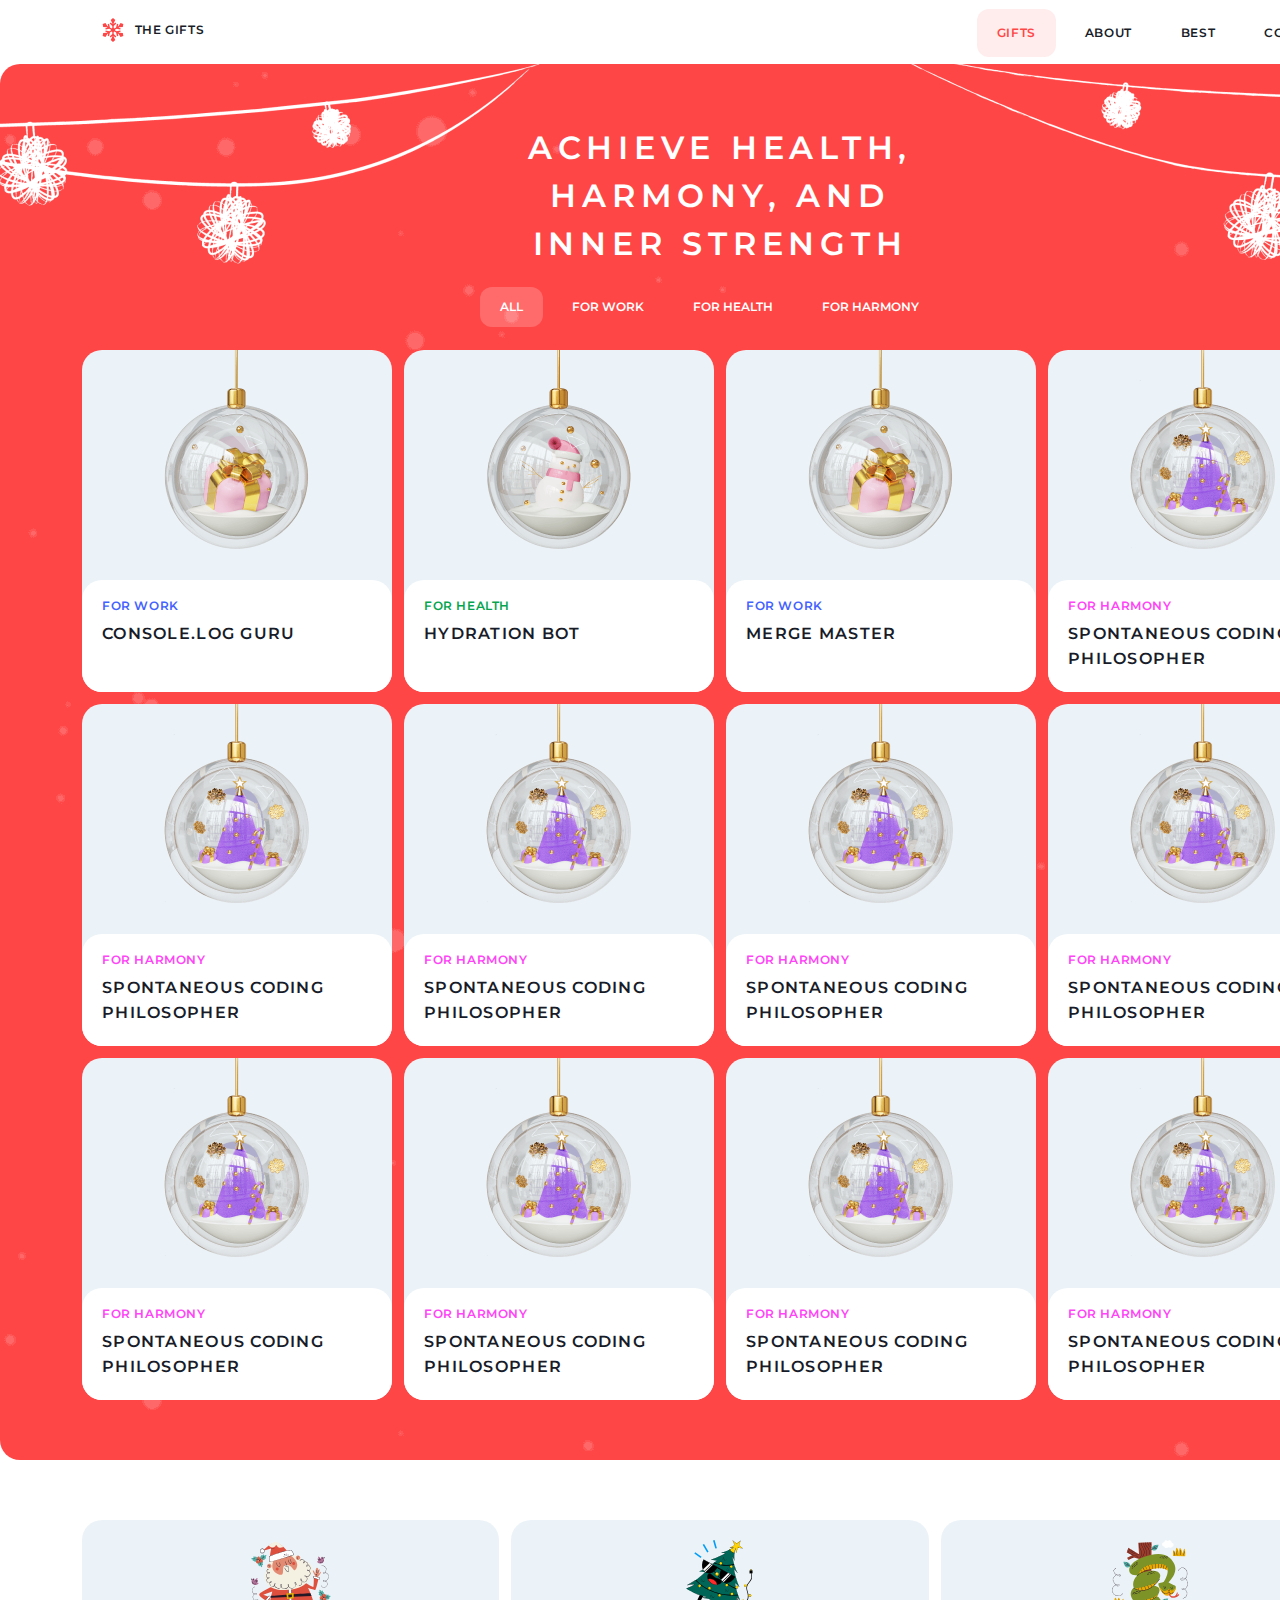
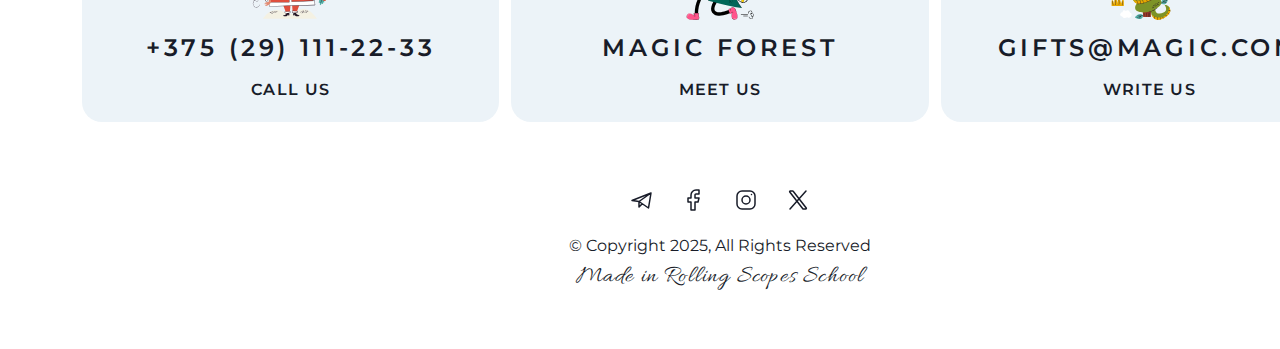
==== gifts.html @ e61b888b "fix: footer links" ====
<!DOCTYPE html>
<html lang="en">
<head>
    <title>Gifts - Christmas Shop</title>
    <meta name="Description" content="This is Christmas Shop.">
    <meta name="Keywords" content="christmas shop">
    <meta charset="utf-8">
    <meta http-equiv="X-UA-Compatible" content="IE=edge"> 
    <meta name="viewport" content="width=device-width, initial-scale=1">
    <link rel="preconnect" href="https://fonts.googleapis.com">
    <link rel="preconnect" href="https://fonts.gstatic.com" crossorigin>
    <link href="https://fonts.googleapis.com/css2?family=Allura&family=Montserrat:ital,wght@0,100..900;1,100..900&display=swap" rel="stylesheet">
    <link rel="stylesheet" href="normalize.css">
    <link rel="stylesheet" href="style.css">
    <link rel="icon" href="assets/favicon.png" type="image/x-icon">
</head>
<body>

    <!-- HEADER -->
    <header class="header">
        <div class="container">
            <div class="wrapper">
                <!-- Header logo & links -->
                <div class="header__top">
                    <div class="logo">
                        <div class="logo__title">
                            <a href="https://supronisium.github.io/christmas-shop/"><img src="assets/snowflake.svg" alt="Logo"> The gifts</a>
                        </div>
                    </div>
                    <div class="header__menu">
                        <nav>
                            <ul>
                                <li class="now"><a href="#">Gifts</a></li>
                                <li><a href="#">About</a></li>
                                <li><a href="#">Best</a></li>
                                <li><a href="#contacts">Contacts</a></li>
                            </ul>
                        </nav>
                    </div>
                </div>
                <!-- End header logo & links -->
            </div>
        </div>
    </header>
    <!-- END HEADER -->

<div class="container-bg">
    <div class="container-inner">
              
    <!-- BEST GIFTS section -->
        <section class="best-gifts">
            <div class="container">
                    <h1>Achieve health, harmony, and inner strength</h1>
                    <div class="gifts__menu">
                      <nav>
                          <ul>
                              <li class="now"><a href="#">All</a></li>
                              <li><a href="#">for work</a></li>
                              <li><a href="#">for health</a></li>
                              <li><a href="#">for harmony</a></li>
                          </ul>
                      </nav>
                  </div>

                    <div class="block__best-gifts">
                        <div class="item">
                            <a href="#">
                              <img src="assets/upload/gift-for-work.png" alt="gift for harmony">
                              <div>
                                <h4 class="tag-purple">For work</h4>
                                <h3>Console.log Guru</h3>
                              </div>
                            </a>
                        </div>
                        <div class="item">
                            <a href="#">
                              <img src="assets/upload/gift-for-health.png" alt="gift for harmony">
                              <div>
                                <h4 class="tag-green">For health</h4>
                                <h3>Hydration Bot</h3>
                              </div>
                            </a>
                        </div>
                        <div class="item">
                            <a href="#">
                              <img src="assets/upload/gift-for-work.png" alt="gift for harmony">
                            <div>
                              <h4 class="tag-purple">For work</h4>
                              <h3>Merge Master</h3>
                            </div>
                            </a>
                        </div>
                        <div class="item">
                            <a href="#">
                              <img src="assets/upload/gift-for-harmony.png" alt="gift for harmony">
                              <div>
                                <h4 class="tag-pink">For harmony</h4>
                                <h3>Spontaneous Coding Philosopher</h3>
                              </div>
                            </a>
                        </div>
                        <div class="item">
                            <a href="#">
                              <img src="assets/upload/gift-for-harmony.png" alt="gift for harmony">
                              <div>
                                <h4 class="tag-pink">For harmony</h4>
                                <h3>Spontaneous Coding Philosopher</h3>
                              </div>
                            </a>
                        </div>
                        <div class="item">
                            <a href="#">
                              <img src="assets/upload/gift-for-harmony.png" alt="gift for harmony">
                              <div>
                                <h4 class="tag-pink">For harmony</h4>
                                <h3>Spontaneous Coding Philosopher</h3>
                              </div>
                            </a>
                        </div>
                        <div class="item">
                            <a href="#">
                              <img src="assets/upload/gift-for-harmony.png" alt="gift for harmony">
                              <div>
                                <h4 class="tag-pink">For harmony</h4>
                                <h3>Spontaneous Coding Philosopher</h3>
                              </div>
                            </a>
                        </div>
                        <div class="item">
                            <a href="#">
                              <img src="assets/upload/gift-for-harmony.png" alt="gift for harmony">
                              <div>
                                <h4 class="tag-pink">For harmony</h4>
                                <h3>Spontaneous Coding Philosopher</h3>
                              </div>
                            </a>
                        </div>
                        <div class="item">
                            <a href="#">
                              <img src="assets/upload/gift-for-harmony.png" alt="gift for harmony">
                              <div>
                                <h4 class="tag-pink">For harmony</h4>
                                <h3>Spontaneous Coding Philosopher</h3>
                              </div>
                            </a>
                        </div>
                        <div class="item">
                            <a href="#">
                              <img src="assets/upload/gift-for-harmony.png" alt="gift for harmony">
                              <div>
                                <h4 class="tag-pink">For harmony</h4>
                                <h3>Spontaneous Coding Philosopher</h3>
                              </div>
                            </a>
                        </div>
                        <div class="item">
                            <a href="#">
                              <img src="assets/upload/gift-for-harmony.png" alt="gift for harmony">
                              <div>
                                <h4 class="tag-pink">For harmony</h4>
                                <h3>Spontaneous Coding Philosopher</h3>
                              </div>
                            </a>
                        </div>
                        <div class="item">
                            <a href="#">
                              <img src="assets/upload/gift-for-harmony.png" alt="gift for harmony">
                              <div>
                                <h4 class="tag-pink">For harmony</h4>
                                <h3>Spontaneous Coding Philosopher</h3>
                              </div>
                            </a>
                        </div>
                    </div>
             </div>
        </section>
        <!-- END BEST GIFTS section -->

    </div>
</div>

    <!-- FOOTER -->
    <footer class="footer" id="contacts">
      <div class="container">
          <div class="wrapper">
                <!-- footer contacts -->
                <div class="footer__block">
                  <div>
                      <a href="tel:+375291112233" target="_blank">
                      <img src="assets/santa-claus.svg" alt="santa claus">
                      <p>+375 (29) 111-22-33</p>
                      <h3>Call Us</h3>
                      </a>
                  </div>
                  <div>
                      <a href="https://maps.app.goo.gl/G6oRKFbM2kQoAfkg6" target="_blank">
                      <img src="assets/christmas-tree.svg" alt="santa claus">
                      <p>Magic forest</p>
                      <h3>meet us</h3>
                      </a>
                  </div>
                  <div>
                      <a href="mailto:gifts@magic.com" target="_blank"><img src="assets/snake.svg" alt="santa claus">
                      <p>gifts@magic.com</p>
                      <h3>write us</h3>
                      </a>
                  </div>
              </div>
              <!-- end footer contacts -->

              <div class="social">
                  <div><img src="assets/icon-footer-telegram.svg" alt="telegram"></div>
                  <div><img src="assets/icon-footer-facebook.svg" alt="facebook"></div>
                  <div><img src="assets/icon-footer-instagram.svg" alt="instagram"></div>
                  <div><img src="assets/icon-footer-x.svg" alt="x"></div>
              </div>

              <div class="copyright">&copy; Copyright 2025, All Rights Reserved</div>
              <div class="caption"><a href="https://rs.school/" target="_blank">Made in Rolling Scopes School</a></div>
          </div>
      </div>
  </footer>
  <!-- END FOOTER -->

</body>
</html>
---- style.css ----
/* color variables */
/* fonts variables */
a {
  text-decoration: none;
}

a:hover {
  transition-duration: 0.5s;
}

html {
  scroll-behavior: smooth;
  /* The scroll-behavior property is not inherited, it is applied to scrollable blocks */
}

body {
  font: 400 16px "Montserrat", serif;
  background-color: #FFFFFF;
  color: #181C29;
  margin: 0;
  padding: 0;
}

p {
  padding: 0;
  margin: 0;
  line-height: 24px;
}

h1 {
  font: 600 normal 32px/1.5 "Montserrat", serif;
  color: #FFFFFF;
  letter-spacing: 5.76px;
  text-transform: uppercase;
  padding: 0;
  margin: 0;
}

h2 {
  font: 600 normal 24px/1.52 "Montserrat", serif;
  color: #FFFFFF;
  letter-spacing: 3.84px;
  text-align: center;
  text-transform: uppercase;
  padding: 20px 0;
  margin: 0;
}

h3 {
  font: normal 600 16px/1.52 "Montserrat", serif;
  letter-spacing: 1.28px;
  text-transform: uppercase;
  padding: 0;
  margin: 0;
}

h4 {
  font: 600 normal 12px/1.3 "Montserrat", serif;
  color: #FFFFFF;
  letter-spacing: 0.6px;
  text-transform: uppercase;
  padding: 0;
  margin: 0;
}

h5 {
  font: 400 normal 15px/1.3 "Montserrat", serif;
  letter-spacing: 0.06em;
  color: #181C29;
  text-align: center;
  padding: 0;
  margin: 0;
}

.caption {
  font: 400 normal 24px/1 "Allura", cursive;
  color: #FFFFFF;
  letter-spacing: 1.2px;
  text-align: center;
}

.container {
  width: 1440px;
  margin: 0 auto;
}

.wrapper {
  padding: 0 8px;
}

/* block Header */
.header {
  background-color: #FFFFFF;
}

.header__top {
  display: flex;
  align-items: center;
  width: 1276px;
  margin: 0 auto;
}

.header__top .logo {
  flex-grow: 1;
  padding-top: 3px;
}

.header__top .logo__title {
  text-transform: uppercase;
}

.header__top .logo__title a {
  font: 600 12px/1.3 "Montserrat", serif;
  letter-spacing: 0.6px;
  color: #181C29;
  border-radius: 4px;
  display: flex;
  align-items: center;
  justify-content: center;
  width: 141px;
  height: 40px;
}

.header__top .logo__title img {
  margin-right: 10px;
}

.logo {
  color: #181C29;
  font: 34px "Allura", cursive;
  letter-spacing: 0.06px;
  padding-bottom: 7px;
}

.header ul nav {
  display: flex;
}

.header__menu nav ul {
  display: flex;
  gap: 9px;
  padding: 7px 0;
  margin: 0;
}

.header__menu nav ul a {
  font: 600 12px "Montserrat", serif;
  text-transform: uppercase;
  line-height: 24px;
  letter-spacing: 0.6px;
  border-radius: 12px;
  color: #181C29;
  display: block;
  padding: 12px 20px;
}

.header__menu nav ul a:hover {
  color: #FF4646;
  background-color: rgba(255, 70, 70, 0.1);
}

.header__menu nav ul li.active a, .header__menu nav ul li.active a:hover {
  cursor: default;
}

.header__menu nav ul li {
  list-style-type: none;
  margin-left: 24px;
  padding: 2px 0 0 0;
  margin: 0;
}

.container-bg {
  background: #FF4646 url(assets/bg-snow.png);
  border-radius: 20px 20px 20px 20px;
  width: 1440px;
  margin: 0 auto;
}

/* block Hero */
section.hero {
  padding: 60px 0;
  background: url(assets/bg-ball.png) no-repeat center center;
  background-size: auto 604px;
}

.container__hero {
  width: 476px;
  text-align: center;
  margin: 0 auto;
  padding: 60px 0 51px 0;
}

.container__hero h1 {
  padding: 4px 0;
}

.hero__button {
  padding: 8px 0 10px 0;
  width: 232px;
  margin: 0 auto;
}

.hero__button a {
  font: 600 12px/1.3 "Montserrat", serif;
  letter-spacing: 0.6px;
  text-transform: uppercase;
  background: #181C29;
  padding: 20px 20px;
  border-radius: 20px;
  color: #FFFFFF;
  display: block;
}

.hero__button a:hover {
  background: #FFFFFF;
  color: #181C29;
}

.container__hero .caption {
  color: #FFFFFF;
  padding: 0 0 10px 0;
  margin: 0;
}

/* block About */
section.about {
  padding: 60px 0;
}

.block__about {
  display: flex;
  align-items: center;
  margin: 0 auto;
  width: 1276px;
  background: #FFFFFF;
  border-radius: 20px;
}

.block__about__intro {
  flex-grow: 1;
  padding: 0 60px;
}

.block__about__decor {
  flex-grow: 0;
  height: 528px;
  width: 638px;
  background: url(assets/santa.png);
  border-radius: 20px;
}

.block__about__intro__container {
  width: 426px;
  text-align: left;
}

.block__about__intro__container .caption {
  color: #FF4646;
}

.block__about__intro__container .caption, .block__about__intro__container h2 {
  text-align: left;
}

.block__about h2 {
  color: #181C29;
}

/* block Slider */
section.slider {
  width: 1440px;
  padding: 60px 0;
  overflow: hidden;
}

.slider .caption, .slider h2 {
  color: #FFFFFF;
}

section.slider h2 {
  padding-top: 10px;
}

.block__slider {
  display: flex;
  align-items: center;
  gap: 20px;
  width: 1360px;
  margin-left: auto;
  margin-right: 0px;
}

.block__slider div img {
  width: 200px;
  height: 200px;
  border-radius: 20px;
}

.block__slider div {
  color: #FFFFFF;
  font: normal 600 80px/1 "Montserrat", serif;
  text-transform: uppercase;
}

.slider__containter__navigation {
  display: flex;
  width: 1276px;
  margin: 0 auto;
}

.slider__containter__navigation__space {
  flex-grow: 1;
}

.slider__navigation {
  display: flex;
  align-items: center;
  gap: 20px;
  padding-top: 10px;
}

.slider__navigation a {
  display: flex;
  align-items: center;
  justify-content: center;
  border-radius: 20px;
  width: 55px;
  height: 55px;
  border: 1px solid #FFFFFF;
}

.slider__navigation a svg {
  color: #FFFFFF;
}

.slider__navigation a:hover {
  background-color: #FFFFFF;
  border: 1px solid #FFFFFF;
}

.slider__navigation a:hover svg {
  color: #FF4646;
}

.slider__navigation a.active, .slider__navigation a.active:hover {
  background-color: #FF4646;
  border: 1px solid rgba(255, 255, 255, 0.6);
}

.slider__navigation a.active svg, .slider__navigation a.active:hover svg {
  color: #FFFFFF;
  opacity: 0.4;
}

/* block BEST GIFTS */
.best-gifts {
  padding: 60px 0 60px 0;
}

.block__best-gifts {
  display: flex;
  align-items: flex-start;
  gap: 12px;
  width: 1276px;
  margin: 0 auto;
  flex-wrap: wrap;
}

.block__best-gifts div.item {
  background-color: #ECF3F8;
  width: 310px;
  height: 342px;
  border-radius: 20px;
}

.block__best-gifts div.item img {
  width: 310px;
  height: 230px;
  margin-bottom: -4px;
}

.block__best-gifts div.item div {
  text-align: left;
}

.block__best-gifts div.item a {
  color: #181C29;
}

.block__best-gifts div.item a:hover {
  color: #FF4646;
}

.block__best-gifts div.item div {
  display: flex;
  background: #FFFFFF;
  flex-direction: column;
  border-radius: 20px;
  width: 310px;
  height: 112px;
}

.block__best-gifts div.item div h4 {
  padding: 18px 20px 9px 20px;
}

.block__best-gifts div.item div h3 {
  padding: 0px 20px 0 20px;
}

.tag-purple {
  color: #4361FF;
}

.tag-green {
  color: #06A44F;
}

.tag-pink {
  color: #FF43F7;
}

.best-gifts h2 {
  padding: 12px 0 20px 0;
}

/* block CTA */
.cta {
  margin-top: 0px;
  padding: 180px 0 180px 0;
  background: url(assets/bg-forest.png) no-repeat top center;
  background-size: 1440px auto;
}

.cta__block {
  width: 476px;
  margin: 0 auto;
}

.cta__block h2 {
  padding: 0 0 12px 0;
}

.cta__block .hero__button {
  padding: 8px 0 17px 0;
  width: 232px;
  margin: 0 auto;
}

.cta__block .hero__button a {
  font: 600 12px/1.3 "Montserrat", serif;
  letter-spacing: 0.6px;
  text-transform: uppercase;
  background: #181C29;
  padding: 20px 30px;
  border-radius: 20px;
  color: #FFFFFF;
  display: block;
}

.cta__block .hero__button a:hover {
  background: #FFFFFF;
  color: #181C29;
}

.cta__time__count {
  width: 322px;
  background: rgba(255, 255, 255, 0.4);
  border-radius: 20px;
  margin: 0 auto;
  padding: 10px 12px;
}

.cta__time__count__container {
  display: flex;
  align-items: center;
}

.cta__time__count__container div {
  text-align: center;
  color: #FFFFFF;
  width: 80px;
}

.cta__time__count__container div.separator {
  width: 1px;
}

.cta__time__count__container div.separator span {
  display: block;
  background: var(--Static-White-40, rgba(255, 255, 255, 0.4));
  width: 1px;
  height: 20px;
}

.cta__time__count__container div h3 {
  font-size: 24px;
}

.cta__block .caption {
  padding-bottom: 10px;
}

/* block FOOTER */
.footer {
  padding: 60px 0;
  text-align: center;
}

.footer__block {
  display: flex;
  align-items: center;
  gap: 12px;
  width: 1276px;
  margin: 0 auto;
}

.footer__block div {
  background-color: #ECF3F8;
  text-align: center;
  width: 417px;
  padding: 20px;
  border-radius: 20px;
}

.footer__block div p {
  font: normal 600 24px/1.52 Montserrat;
  letter-spacing: 3.84px;
  text-transform: uppercase;
  padding: 6px 0 12px 0;
  margin: 0;
}

.footer .caption {
  color: #181C29;
}

.footer a {
  color: #181C29;
  display: block;
}

.footer a:hover {
  color: #FF4646;
}

.footer .social {
  display: flex;
  align-items: center;
  gap: 28px;
  width: 180px;
  margin: 66px auto 20px auto;
}

.footer .copyright {
  padding: 0px 0 10px 0;
}

/* INNER GIFTS */
.header__menu nav ul li.now a, .header__menu nav ul li.now a:hover {
  color: #FF4646;
  background-color: rgba(255, 70, 70, 0.1);
}

.container-inner {
  background: url(assets/bg-garland.png) no-repeat top center;
  background-size: 1440px auto;
}

.best-gifts h1 {
  display: block;
  margin: 0 auto;
  width: 426px;
  text-align: center;
  padding: 0 0 10px 0;
}

.gifts__menu {
  padding-bottom: 16px;
}

.gifts__menu nav ul {
  display: flex;
  gap: 9px;
  padding: 7px 0;
  margin: 0 auto;
  width: 480px;
}

.gifts__menu nav ul a {
  font: 600 12px/1.3 "Montserrat", serif;
  text-transform: uppercase;
  letter-spacing: 5%;
  border-radius: 12px;
  color: #FFFFFF;
  display: block;
  padding: 12px 20px;
}

.gifts__menu nav ul a:hover {
  color: #FFFFFF;
  background: rgba(255, 255, 255, 0.2);
}

.gifts__menu nav ul li {
  list-style-type: none;
  padding: 2px 0 0 0;
  margin: 0;
}

.gifts__menu nav ul li.now a {
  background: rgba(255, 255, 255, 0.2);
}

/*# sourceMappingURL=style.css.map */
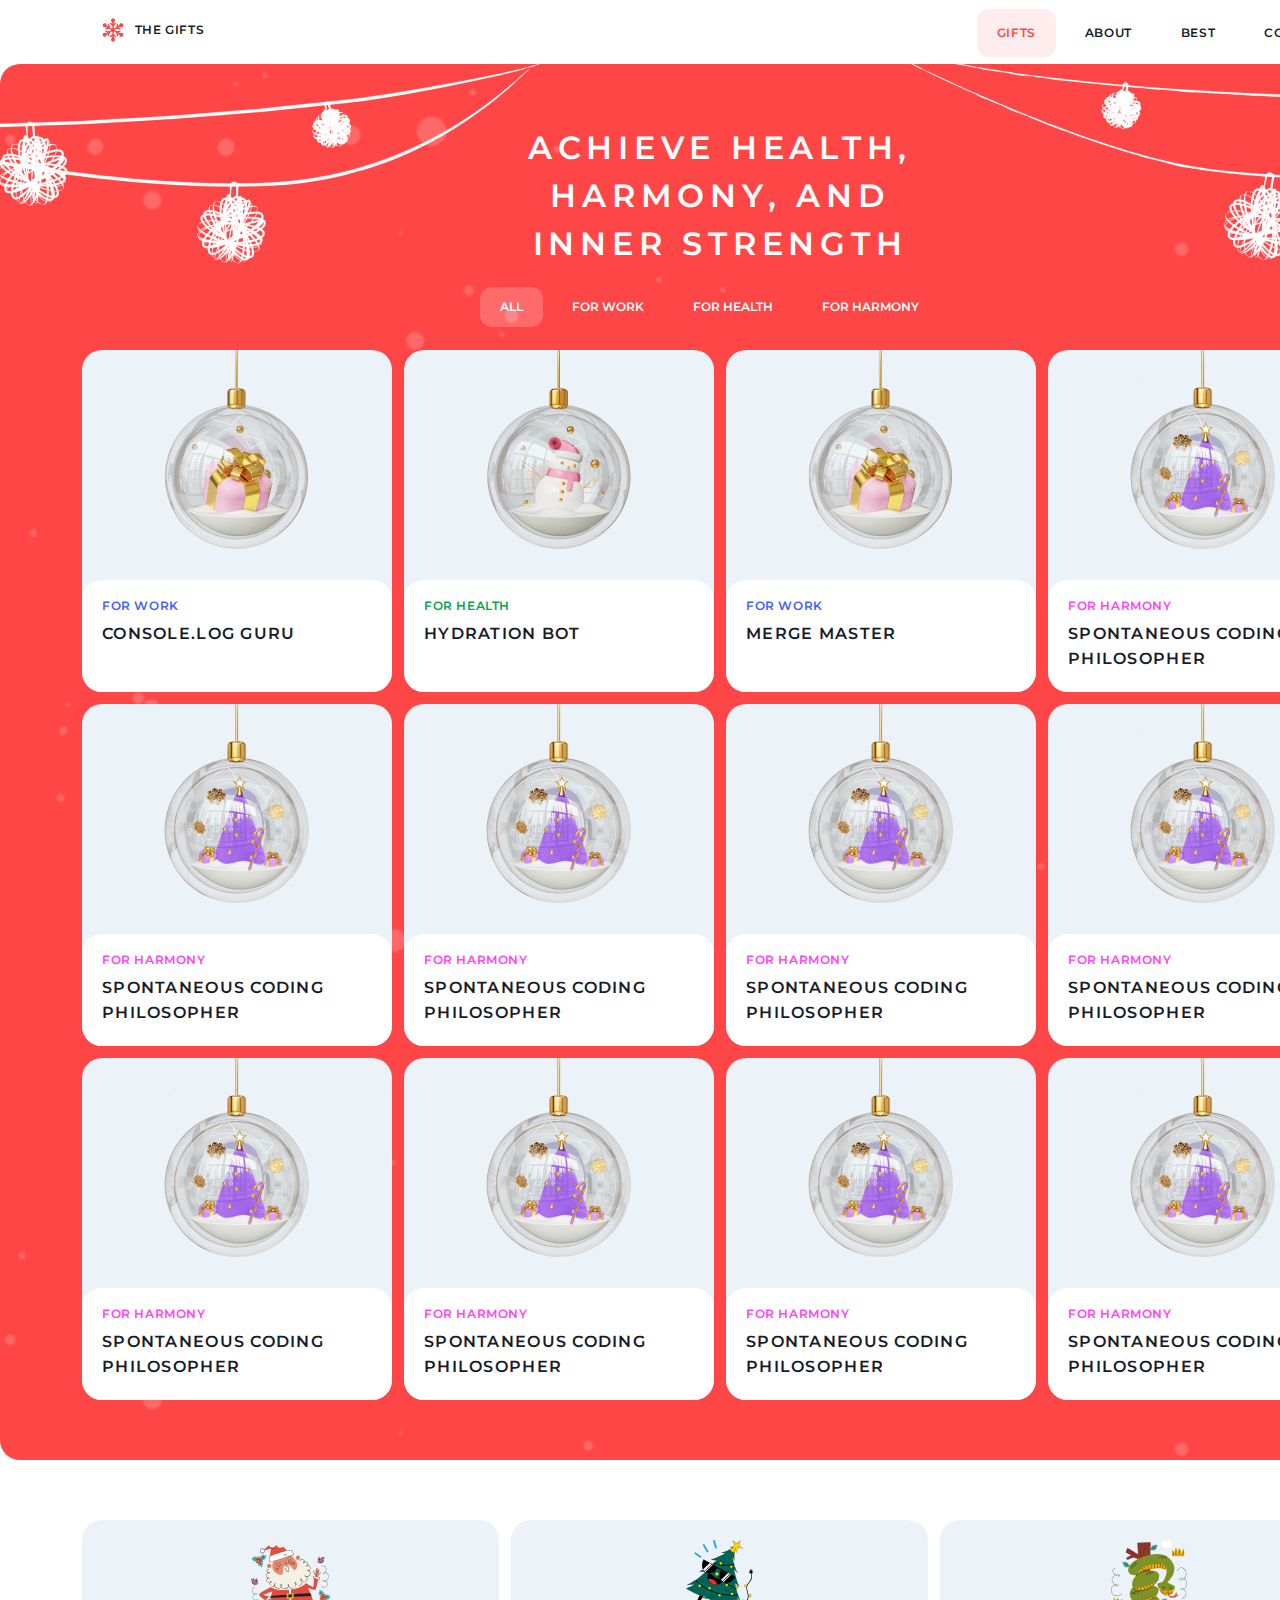
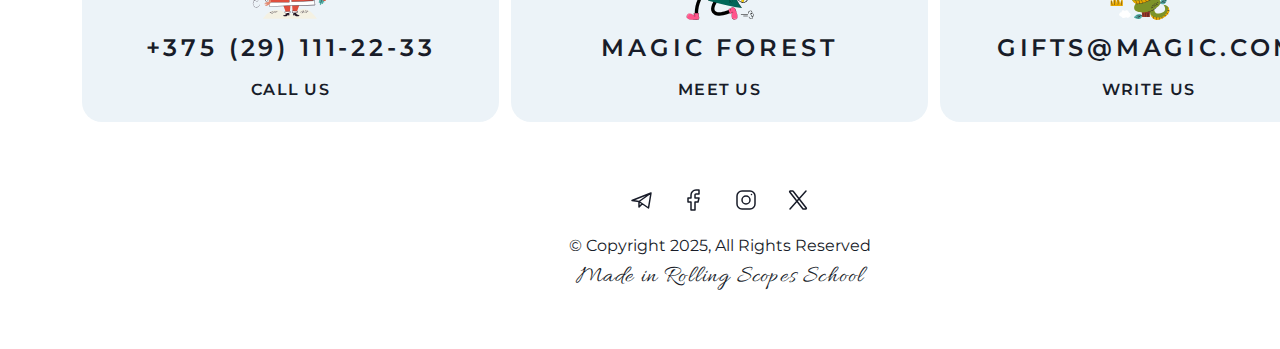
==== commit 796312c7: "fix: fixed block footer" ====
--- a/gifts.html
+++ b/gifts.html
@@ -183,8 +183,8 @@
     <footer class="footer" id="contacts">
       <div class="container">
           <div class="wrapper">
-                <!-- footer contacts -->
-                <div class="footer__block">
+              <!-- footer contacts -->
+              <div class="footer__block">
                   <div>
                       <a href="tel:+375291112233" target="_blank">
                       <img src="assets/santa-claus.svg" alt="santa claus">
--- a/style.css
+++ b/style.css
@@ -519,9 +519,14 @@
 .footer__block div {
   background-color: #ECF3F8;
   text-align: center;
-  width: 417px;
+  border-radius: 20px;
+}
+
+.footer__block div a {
+  width: 377px;
   padding: 20px;
   border-radius: 20px;
+  display: block;
 }
 
 .footer__block div p {
@@ -538,7 +543,6 @@
 
 .footer a {
   color: #181C29;
-  display: block;
 }
 
 .footer a:hover {
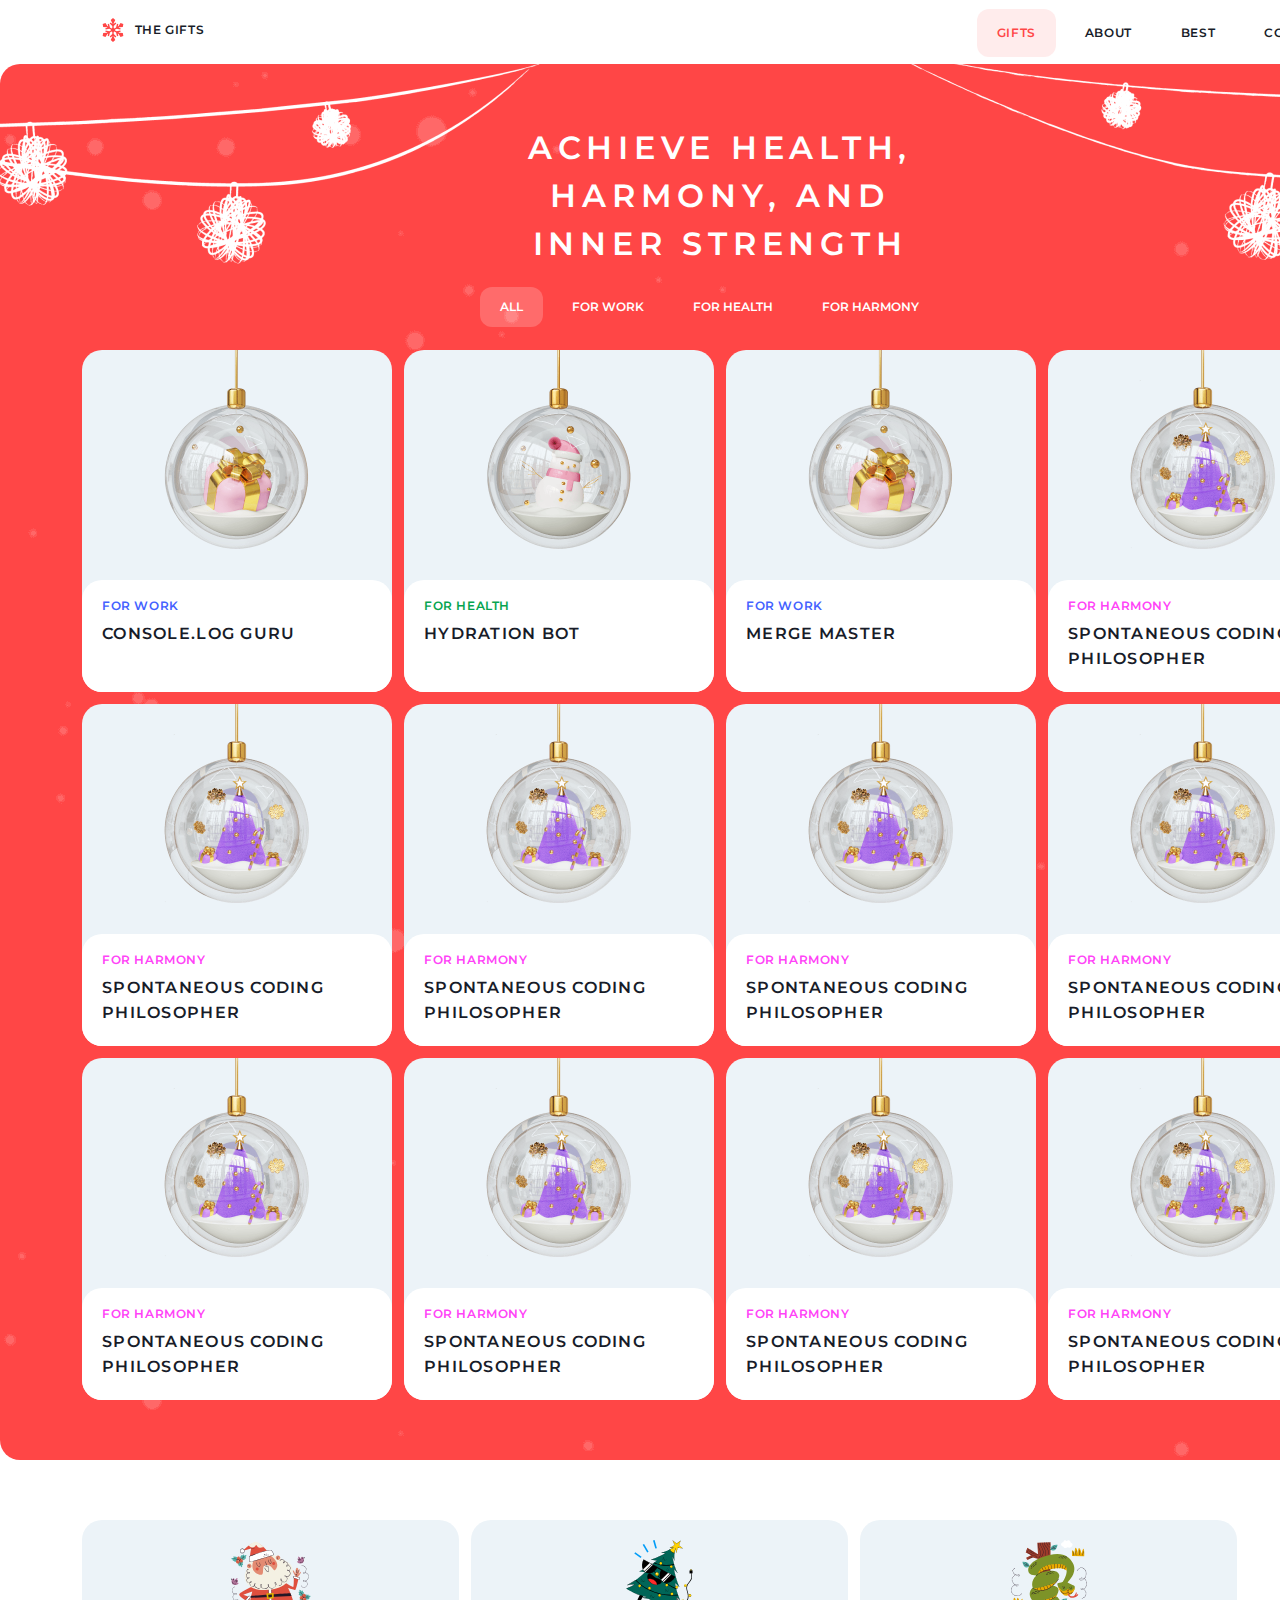
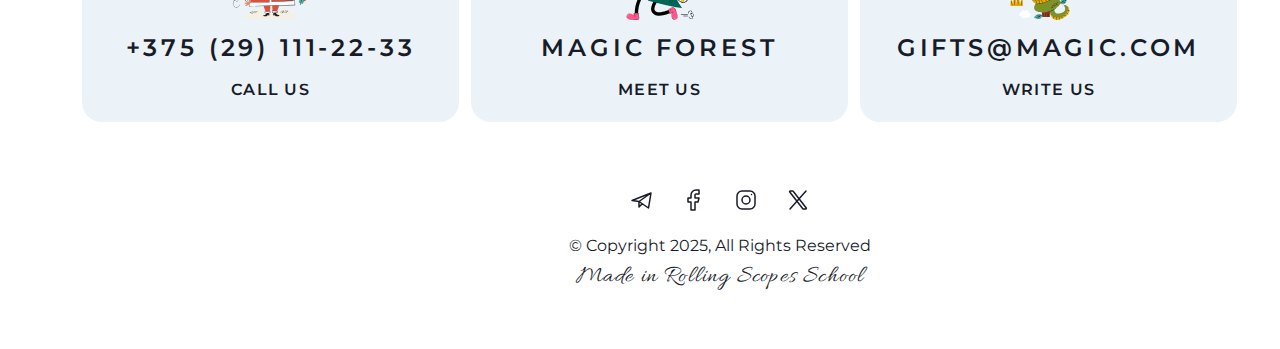
==== commit 2043493f: "fix: link modern-normalize.css" ====
--- a/gifts.html
+++ b/gifts.html
@@ -10,7 +10,7 @@
     <link rel="preconnect" href="https://fonts.googleapis.com">
     <link rel="preconnect" href="https://fonts.gstatic.com" crossorigin>
     <link href="https://fonts.googleapis.com/css2?family=Allura&family=Montserrat:ital,wght@0,100..900;1,100..900&display=swap" rel="stylesheet">
-    <link rel="stylesheet" href="normalize.css">
+    <link rel="stylesheet" href="modern-normalize.css">
     <link rel="stylesheet" href="style.css">
     <link rel="icon" href="assets/favicon.png" type="image/x-icon">
 </head>
--- a/style.css
+++ b/style.css
@@ -88,6 +88,11 @@
   padding: 0 8px;
 }
 
+li.now a, a.active, li.now a:hover, a.active:hover {
+  cursor: default;
+  pointer-events: none;
+}
+
 /* block Header */
 .header {
   background-color: #FFFFFF;
@@ -157,10 +162,6 @@
 .header__menu nav ul a:hover {
   color: #FF4646;
   background-color: rgba(255, 70, 70, 0.1);
-}
-
-.header__menu nav ul li.active a, .header__menu nav ul li.active a:hover {
-  cursor: default;
 }
 
 .header__menu nav ul li {
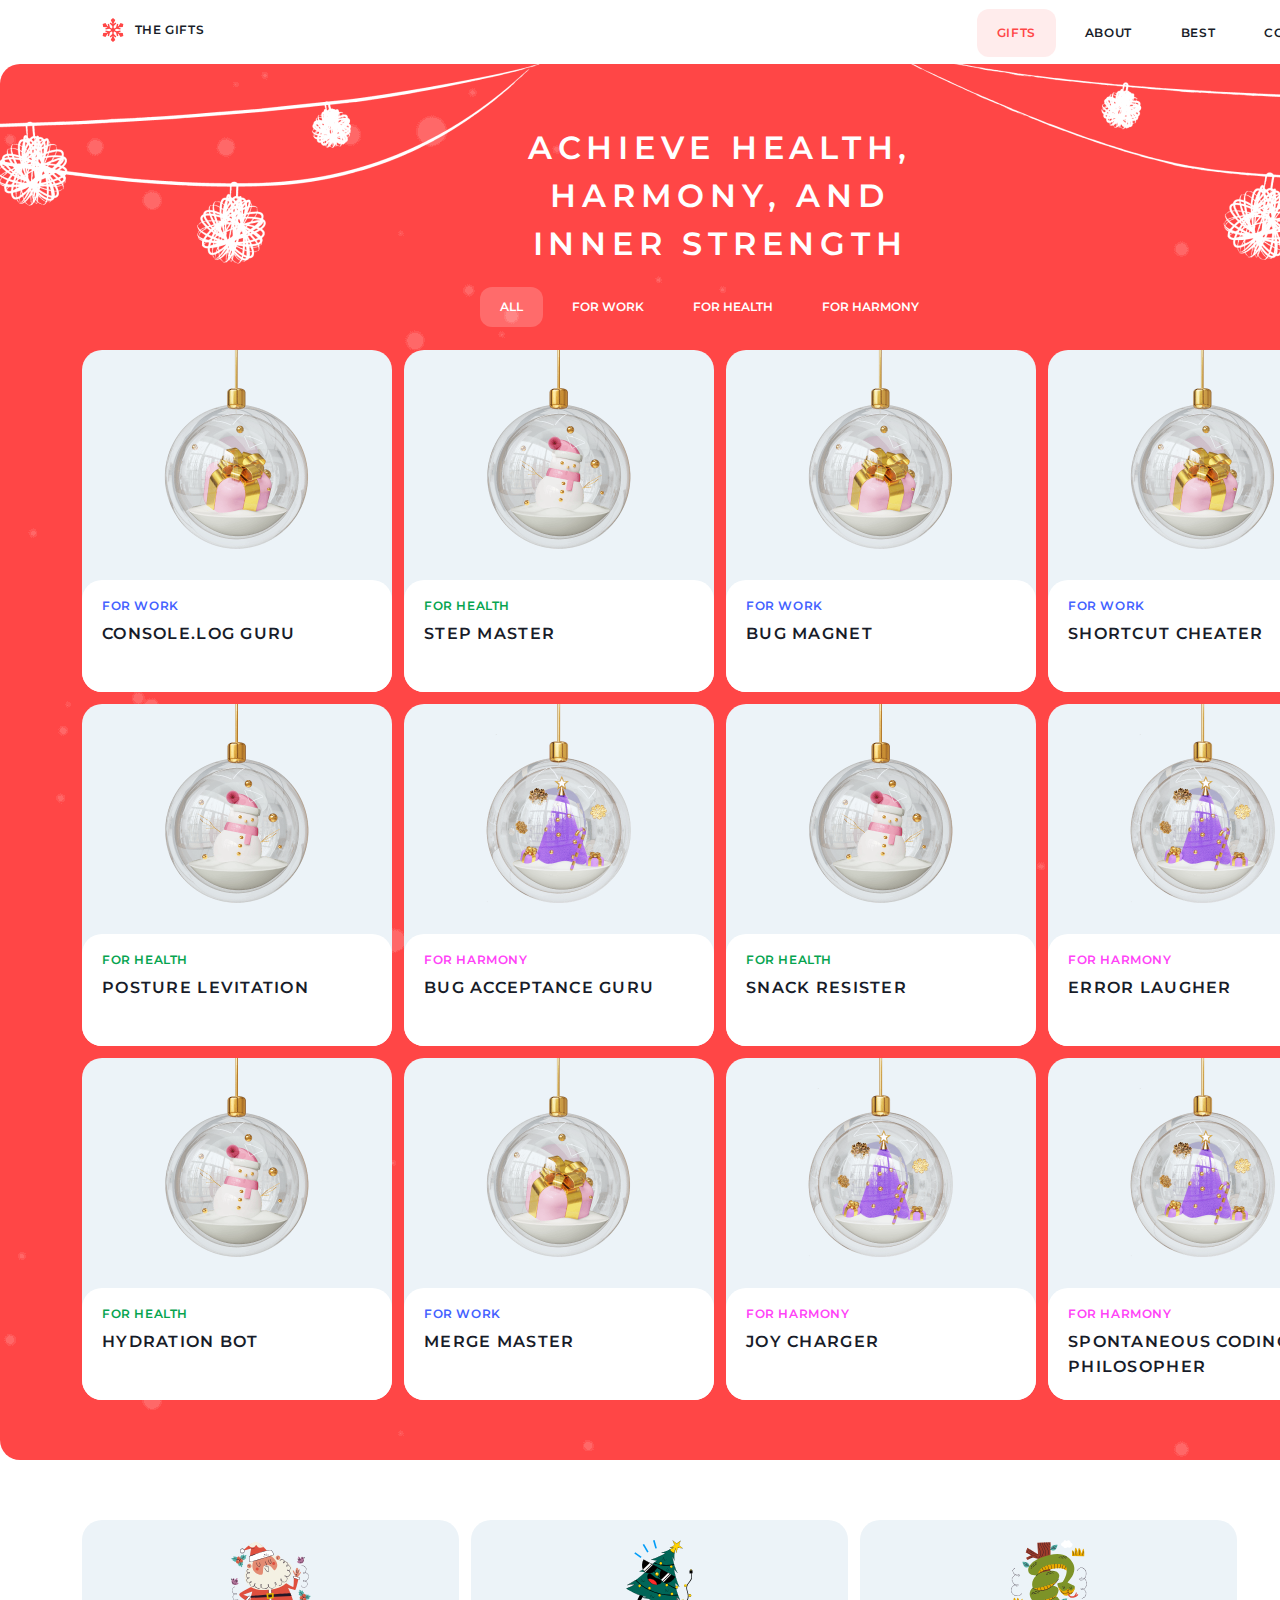
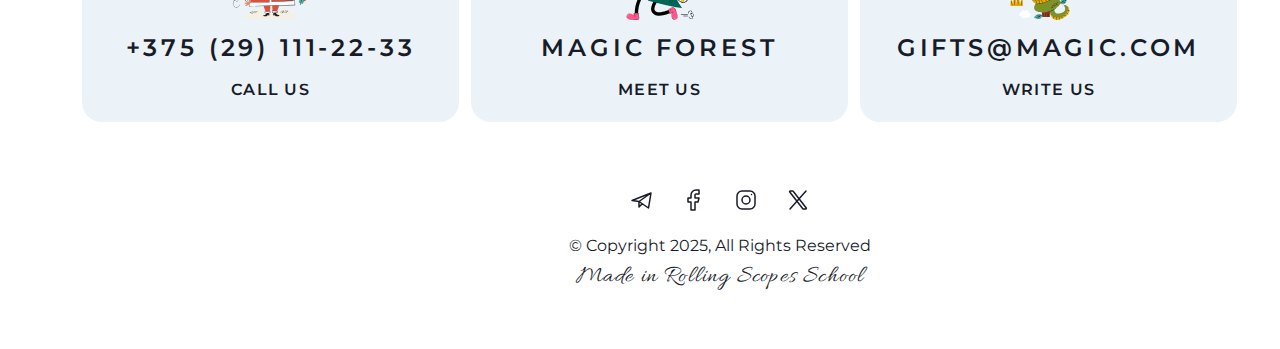
==== commit 54bf01c6: "feat: improve interactivity" ====
--- a/gifts.html
+++ b/gifts.html
@@ -24,15 +24,15 @@
                 <div class="header__top">
                     <div class="logo">
                         <div class="logo__title">
-                            <a href="https://supronisium.github.io/christmas-shop/"><img src="assets/snowflake.svg" alt="Logo"> The gifts</a>
+                            <a href="/"><img src="assets/snowflake.svg" alt="Logo"> The gifts</a>
                         </div>
                     </div>
                     <div class="header__menu">
                         <nav>
                             <ul>
                                 <li class="now"><a href="#">Gifts</a></li>
-                                <li><a href="#">About</a></li>
-                                <li><a href="#">Best</a></li>
+                                <li><a href="index.html#about">About</a></li>
+                                <li><a href="index.html#best">Best</a></li>
                                 <li><a href="#contacts">Contacts</a></li>
                             </ul>
                         </nav>
@@ -65,7 +65,7 @@
                     <div class="block__best-gifts">
                         <div class="item">
                             <a href="#">
-                              <img src="assets/upload/gift-for-work.png" alt="gift for harmony">
+                              <img src="assets/upload/gift-for-work.png" alt="Console.log Guru">
                               <div>
                                 <h4 class="tag-purple">For work</h4>
                                 <h3>Console.log Guru</h3>
@@ -74,97 +74,97 @@
                         </div>
                         <div class="item">
                             <a href="#">
-                              <img src="assets/upload/gift-for-health.png" alt="gift for harmony">
+                              <img src="assets/upload/gift-for-health.png" alt="Step Master">
                               <div>
                                 <h4 class="tag-green">For health</h4>
-                                <h3>Hydration Bot</h3>
-                              </div>
-                            </a>
-                        </div>
-                        <div class="item">
-                            <a href="#">
-                              <img src="assets/upload/gift-for-work.png" alt="gift for harmony">
+                                <h3>Step Master</h3>
+                              </div>
+                            </a>
+                        </div>
+                        <div class="item">
+                            <a href="#">
+                              <img src="assets/upload/gift-for-work.png" alt="Bug Magnet">
+                            <div>
+                              <h4 class="tag-purple">For work</h4>
+                              <h3>Bug Magnet</h3>
+                            </div>
+                            </a>
+                        </div>
+                        <div class="item">
+                            <a href="#">
+                              <img src="assets/upload/gift-for-work.png" alt="Shortcut Cheater">
+                              <div>
+                                <h4 class="tag-purple">For work</h4>
+                                <h3>Shortcut Cheater</h3>
+                              </div>
+                            </a>
+                        </div>
+                        <div class="item">
+                          <a href="#">
+                            <img src="assets/upload/gift-for-health.png" alt="Posture Levitation">
+                            <div>
+                              <h4 class="tag-green">For health</h4>
+                              <h3>Posture Levitation</h3>
+                            </div>
+                          </a>
+                      </div>
+                        <div class="item">
+                            <a href="#">
+                              <img src="assets/upload/gift-for-harmony.png" alt="Bug Acceptance Guru">
+                              <div>
+                                <h4 class="tag-pink">For harmony</h4>
+                                <h3>Bug Acceptance Guru</h3>
+                              </div>
+                            </a>
+                        </div>
+                        <div class="item">
+                          <a href="#">
+                            <img src="assets/upload/gift-for-health.png" alt="Snack Resister">
+                            <div>
+                              <h4 class="tag-green">For health</h4>
+                              <h3>Snack Resister</h3>
+                            </div>
+                          </a>
+                        </div>
+                        <div class="item">
+                            <a href="#">
+                              <img src="assets/upload/gift-for-harmony.png" alt="Error Laugher">
+                              <div>
+                                <h4 class="tag-pink">For harmony</h4>
+                                <h3>Error Laugher</h3>
+                              </div>
+                            </a>
+                        </div>
+                        <div class="item">
+                          <a href="#">
+                            <img src="assets/upload/gift-for-health.png" alt="Hydration Bot">
+                            <div>
+                              <h4 class="tag-green">For health</h4>
+                              <h3>Hydration Bot</h3>
+                            </div>
+                          </a>
+                        </div>
+                        <div class="item">
+                          <a href="#">
+                            <img src="assets/upload/gift-for-work.png" alt="Merge Master">
                             <div>
                               <h4 class="tag-purple">For work</h4>
                               <h3>Merge Master</h3>
                             </div>
-                            </a>
-                        </div>
-                        <div class="item">
-                            <a href="#">
-                              <img src="assets/upload/gift-for-harmony.png" alt="gift for harmony">
-                              <div>
-                                <h4 class="tag-pink">For harmony</h4>
-                                <h3>Spontaneous Coding Philosopher</h3>
-                              </div>
-                            </a>
-                        </div>
-                        <div class="item">
-                            <a href="#">
-                              <img src="assets/upload/gift-for-harmony.png" alt="gift for harmony">
-                              <div>
-                                <h4 class="tag-pink">For harmony</h4>
-                                <h3>Spontaneous Coding Philosopher</h3>
-                              </div>
-                            </a>
-                        </div>
-                        <div class="item">
-                            <a href="#">
-                              <img src="assets/upload/gift-for-harmony.png" alt="gift for harmony">
-                              <div>
-                                <h4 class="tag-pink">For harmony</h4>
-                                <h3>Spontaneous Coding Philosopher</h3>
-                              </div>
-                            </a>
-                        </div>
-                        <div class="item">
-                            <a href="#">
-                              <img src="assets/upload/gift-for-harmony.png" alt="gift for harmony">
-                              <div>
-                                <h4 class="tag-pink">For harmony</h4>
-                                <h3>Spontaneous Coding Philosopher</h3>
-                              </div>
-                            </a>
-                        </div>
-                        <div class="item">
-                            <a href="#">
-                              <img src="assets/upload/gift-for-harmony.png" alt="gift for harmony">
-                              <div>
-                                <h4 class="tag-pink">For harmony</h4>
-                                <h3>Spontaneous Coding Philosopher</h3>
-                              </div>
-                            </a>
-                        </div>
-                        <div class="item">
-                            <a href="#">
-                              <img src="assets/upload/gift-for-harmony.png" alt="gift for harmony">
-                              <div>
-                                <h4 class="tag-pink">For harmony</h4>
-                                <h3>Spontaneous Coding Philosopher</h3>
-                              </div>
-                            </a>
-                        </div>
-                        <div class="item">
-                            <a href="#">
-                              <img src="assets/upload/gift-for-harmony.png" alt="gift for harmony">
-                              <div>
-                                <h4 class="tag-pink">For harmony</h4>
-                                <h3>Spontaneous Coding Philosopher</h3>
-                              </div>
-                            </a>
-                        </div>
-                        <div class="item">
-                            <a href="#">
-                              <img src="assets/upload/gift-for-harmony.png" alt="gift for harmony">
-                              <div>
-                                <h4 class="tag-pink">For harmony</h4>
-                                <h3>Spontaneous Coding Philosopher</h3>
-                              </div>
-                            </a>
-                        </div>
-                        <div class="item">
-                            <a href="#">
-                              <img src="assets/upload/gift-for-harmony.png" alt="gift for harmony">
+                          </a>
+                        </div>
+                        <div class="item">
+                            <a href="#">
+                              <img src="assets/upload/gift-for-harmony.png" alt="Joy Charger">
+                              <div>
+                                <h4 class="tag-pink">For harmony</h4>
+                                <h3>Joy Charger</h3>
+                              </div>
+                            </a>
+                        </div>
+                        <div class="item">
+                            <a href="#">
+                              <img src="assets/upload/gift-for-harmony.png" alt="Spontaneous Coding Philosopher">
                               <div>
                                 <h4 class="tag-pink">For harmony</h4>
                                 <h3>Spontaneous Coding Philosopher</h3>
--- a/style.css
+++ b/style.css
@@ -5,7 +5,7 @@
 }
 
 a:hover {
-  transition-duration: 0.5s;
+  transition-duration: 1s;
 }
 
 html {
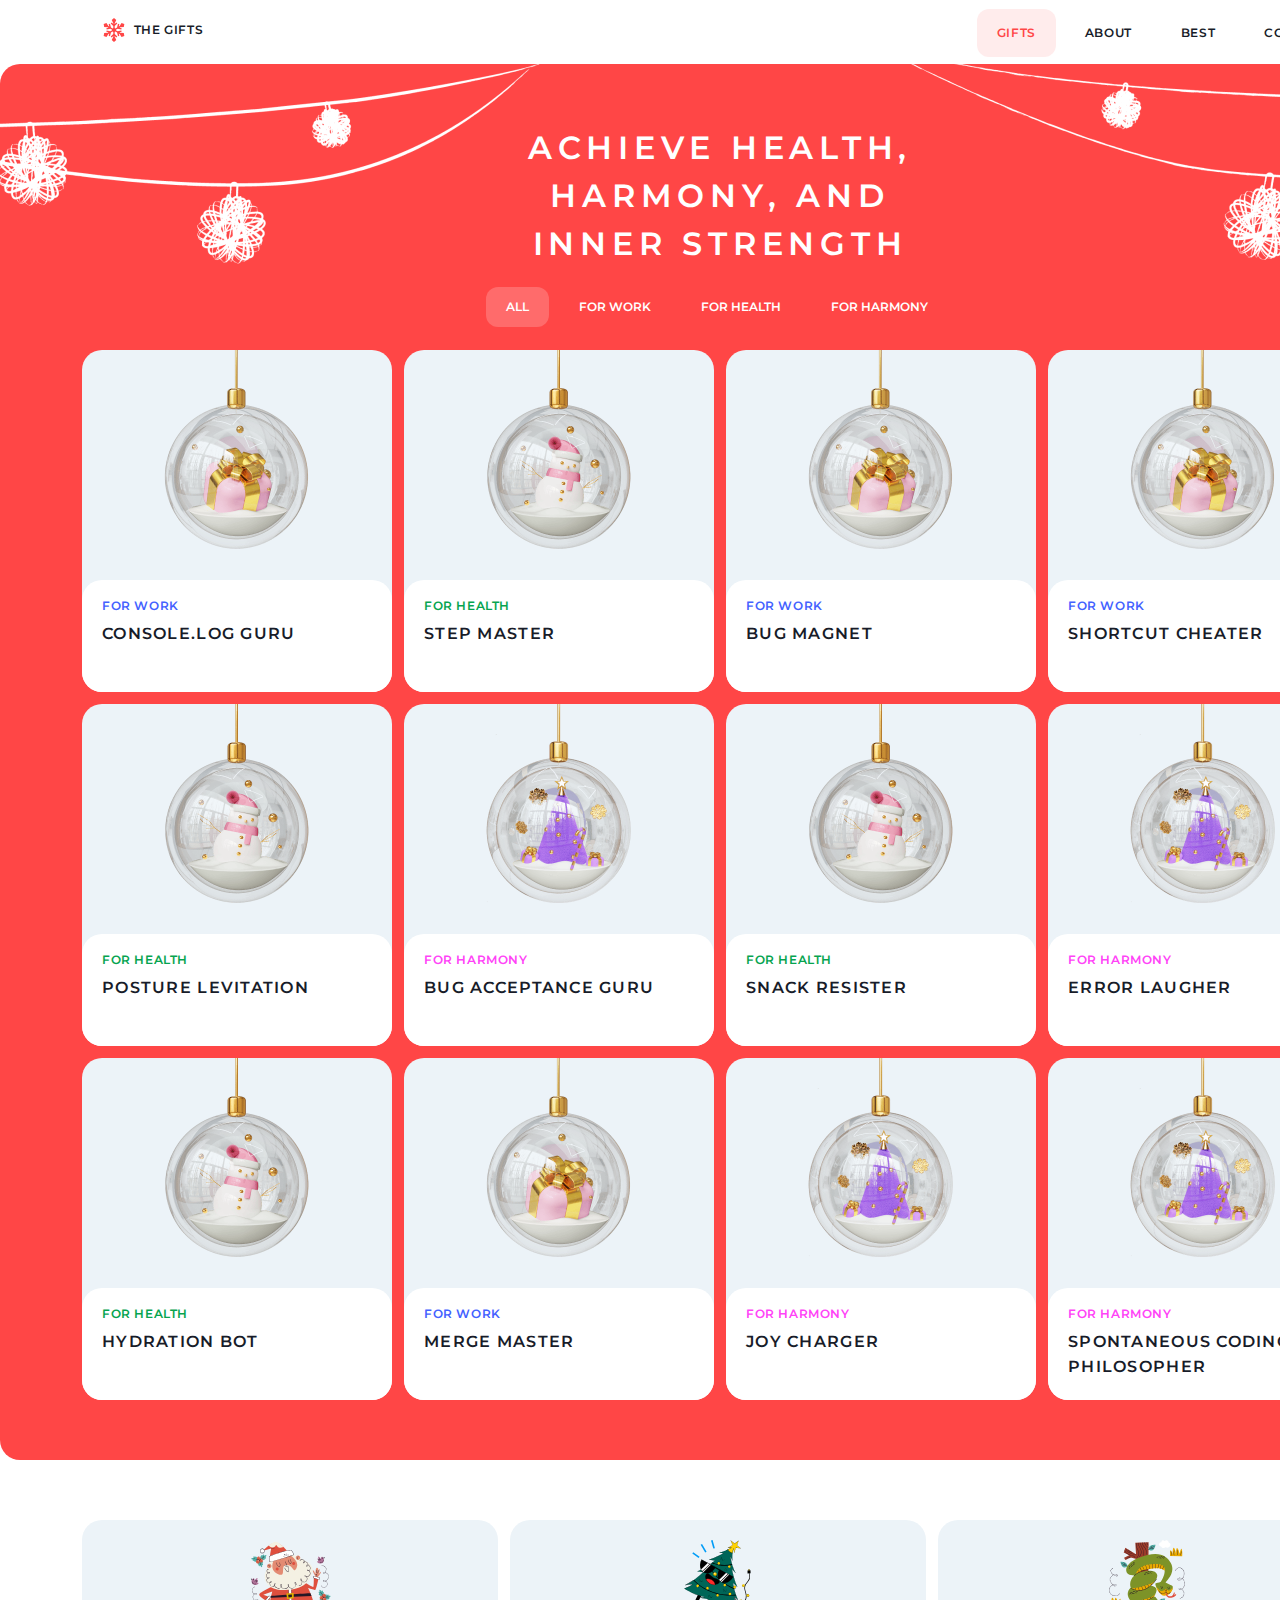
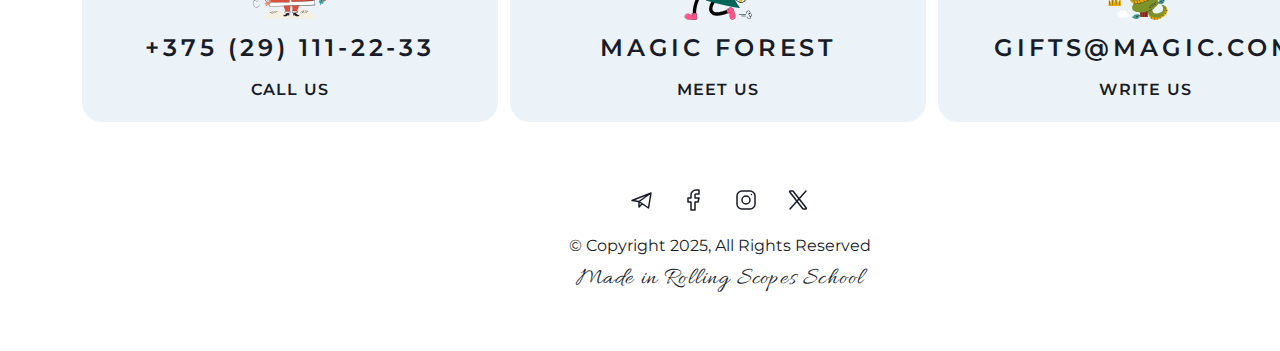
==== commit 1738b252: "fix: gifts page background" ====
--- a/gifts.html
+++ b/gifts.html
@@ -24,7 +24,7 @@
                 <div class="header__top">
                     <div class="logo">
                         <div class="logo__title">
-                            <a href="/"><img src="assets/snowflake.svg" alt="Logo"> The gifts</a>
+                            <a href="https://supronisium.github.io/christmas-shop/"><img src="assets/snowflake.svg" alt="Logo"> The gifts</a>
                         </div>
                     </div>
                     <div class="header__menu">
@@ -44,7 +44,7 @@
     </header>
     <!-- END HEADER -->
 
-<div class="container-bg">
+<div class="container-bg-inner">
     <div class="container-inner">
               
     <!-- BEST GIFTS section -->
--- a/style.css
+++ b/style.css
@@ -5,7 +5,7 @@
 }
 
 a:hover {
-  transition-duration: 1s;
+  transition-duration: 0.8s;
 }
 
 html {
@@ -127,7 +127,7 @@
 }
 
 .header__top .logo__title img {
-  margin-right: 10px;
+  margin-right: 8px;
 }
 
 .logo {
@@ -466,7 +466,7 @@
 }
 
 .cta__time__count {
-  width: 322px;
+  width: 340px;
   background: rgba(255, 255, 255, 0.4);
   border-radius: 20px;
   margin: 0 auto;
@@ -524,7 +524,7 @@
 }
 
 .footer__block div a {
-  width: 377px;
+  width: 416px;
   padding: 20px;
   border-radius: 20px;
   display: block;
@@ -559,7 +559,7 @@
 }
 
 .footer .copyright {
-  padding: 0px 0 10px 0;
+  padding: 0px 0 12px 0;
 }
 
 /* INNER GIFTS */
@@ -568,6 +568,13 @@
   background-color: rgba(255, 70, 70, 0.1);
 }
 
+.container-bg-inner {
+  background-color: #FF4646;
+  border-radius: 20px 20px 20px 20px;
+  width: 1440px;
+  margin: 0 auto;
+}
+
 .container-inner {
   background: url(assets/bg-garland.png) no-repeat top center;
   background-size: 1440px auto;
@@ -587,10 +594,10 @@
 
 .gifts__menu nav ul {
   display: flex;
-  gap: 9px;
+  gap: 10px;
   padding: 7px 0;
   margin: 0 auto;
-  width: 480px;
+  width: 468px;
 }
 
 .gifts__menu nav ul a {
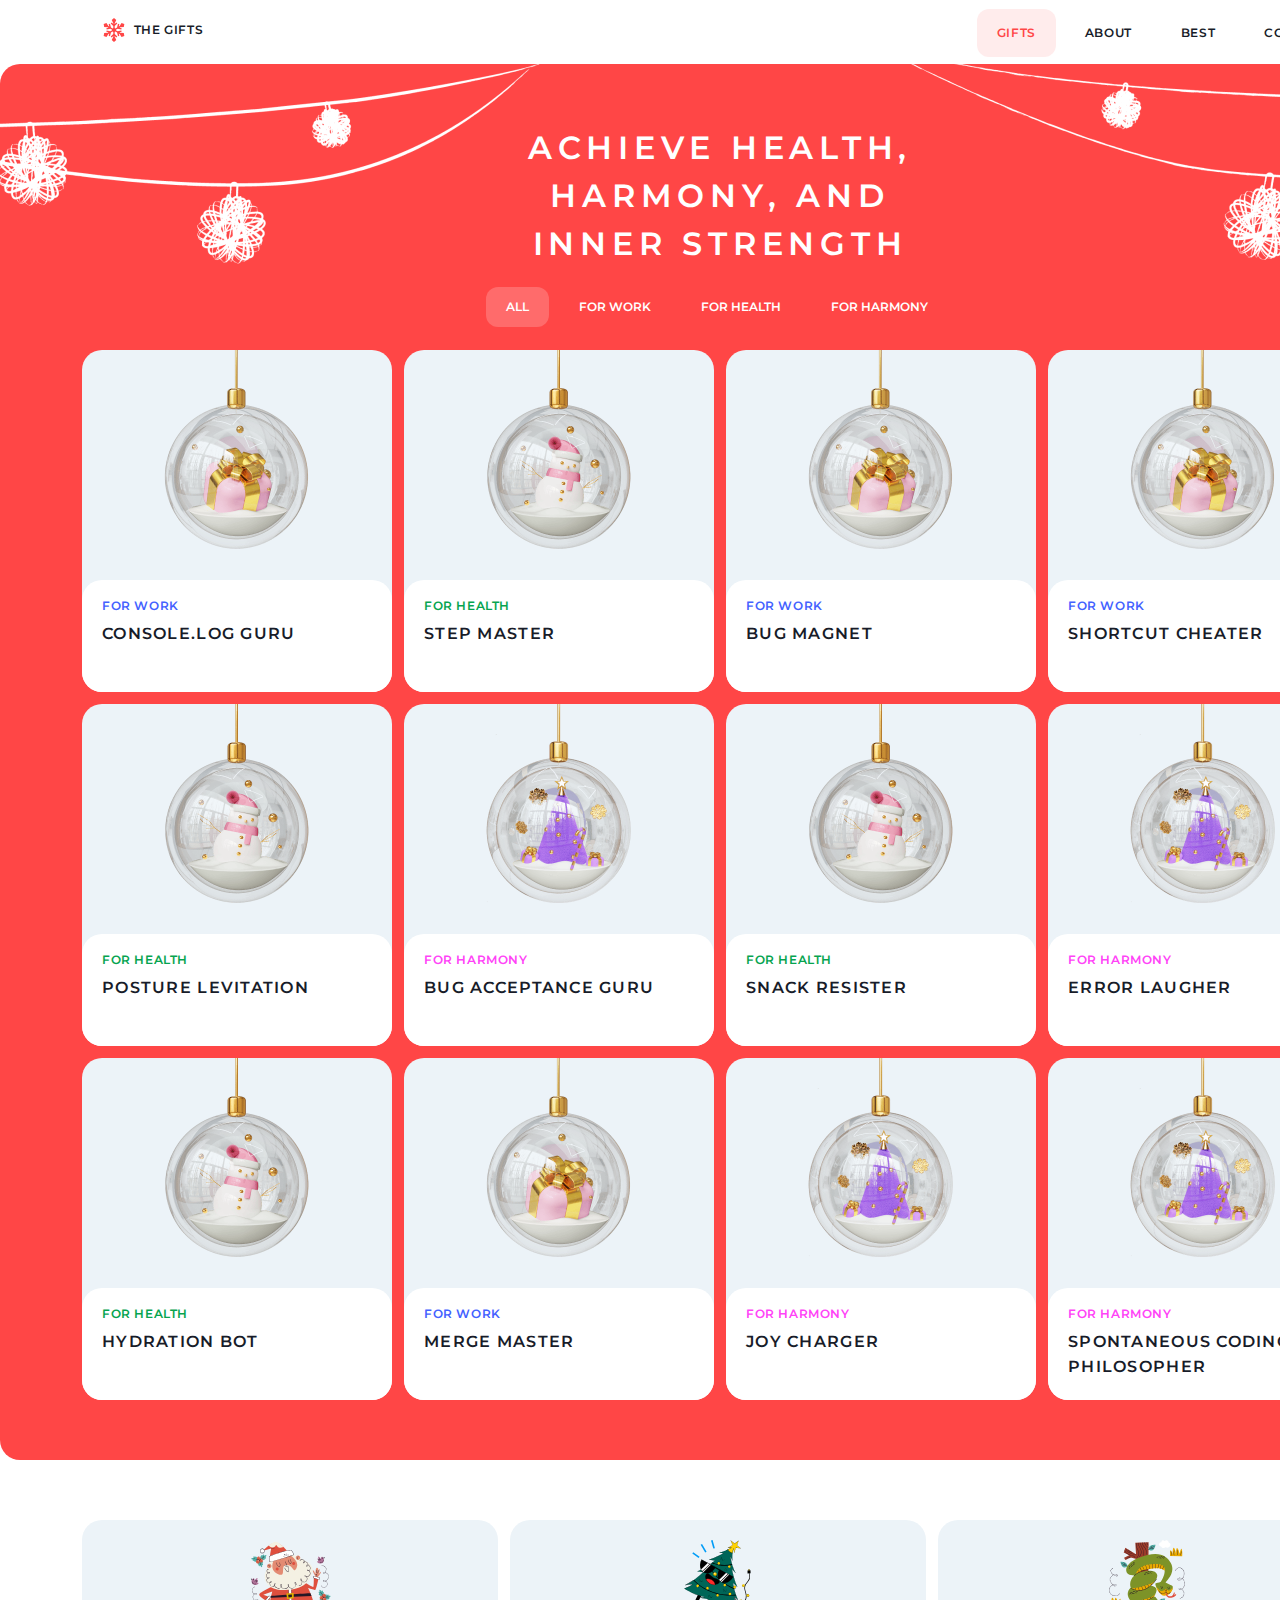
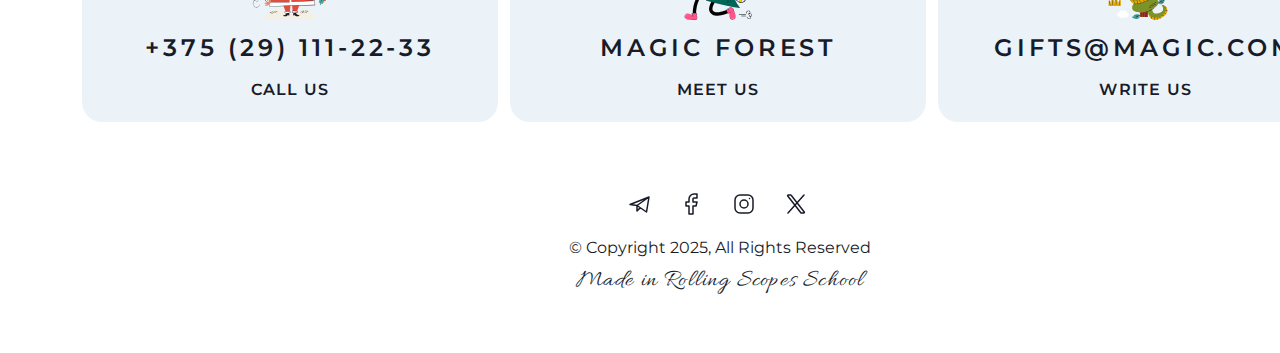
==== commit 03531758: "fix: social icons style" ====
--- a/gifts.html
+++ b/gifts.html
@@ -209,10 +209,10 @@
               <!-- end footer contacts -->
 
               <div class="social">
-                  <div><img src="assets/icon-footer-telegram.svg" alt="telegram"></div>
-                  <div><img src="assets/icon-footer-facebook.svg" alt="facebook"></div>
-                  <div><img src="assets/icon-footer-instagram.svg" alt="instagram"></div>
-                  <div><img src="assets/icon-footer-x.svg" alt="x"></div>
+                  <div><a href="#"><img src="assets/icon-footer-telegram.svg" alt="telegram"></a></div>
+                  <div><a href="#"><img src="assets/icon-footer-facebook.svg" alt="facebook"></a></div>
+                  <div><a href="#"><img src="assets/icon-footer-instagram.svg" alt="instagram"></a></div>
+                  <div><a href="#"><img src="assets/icon-footer-x.svg" alt="x"></a></div>
               </div>
 
               <div class="copyright">&copy; Copyright 2025, All Rights Reserved</div>
--- a/style.css
+++ b/style.css
@@ -553,9 +553,23 @@
 .footer .social {
   display: flex;
   align-items: center;
-  gap: 28px;
-  width: 180px;
-  margin: 66px auto 20px auto;
+  gap: 12px;
+  width: 200px;
+  margin: 62px auto 10px auto;
+}
+
+.footer .social a {
+  display: block;
+  border-radius: 4px;
+  padding: 8px;
+}
+
+.footer .social a svg {
+  color: #181C29;
+}
+
+.footer .social a:hover svg {
+  color: #FF4646;
 }
 
 .footer .copyright {
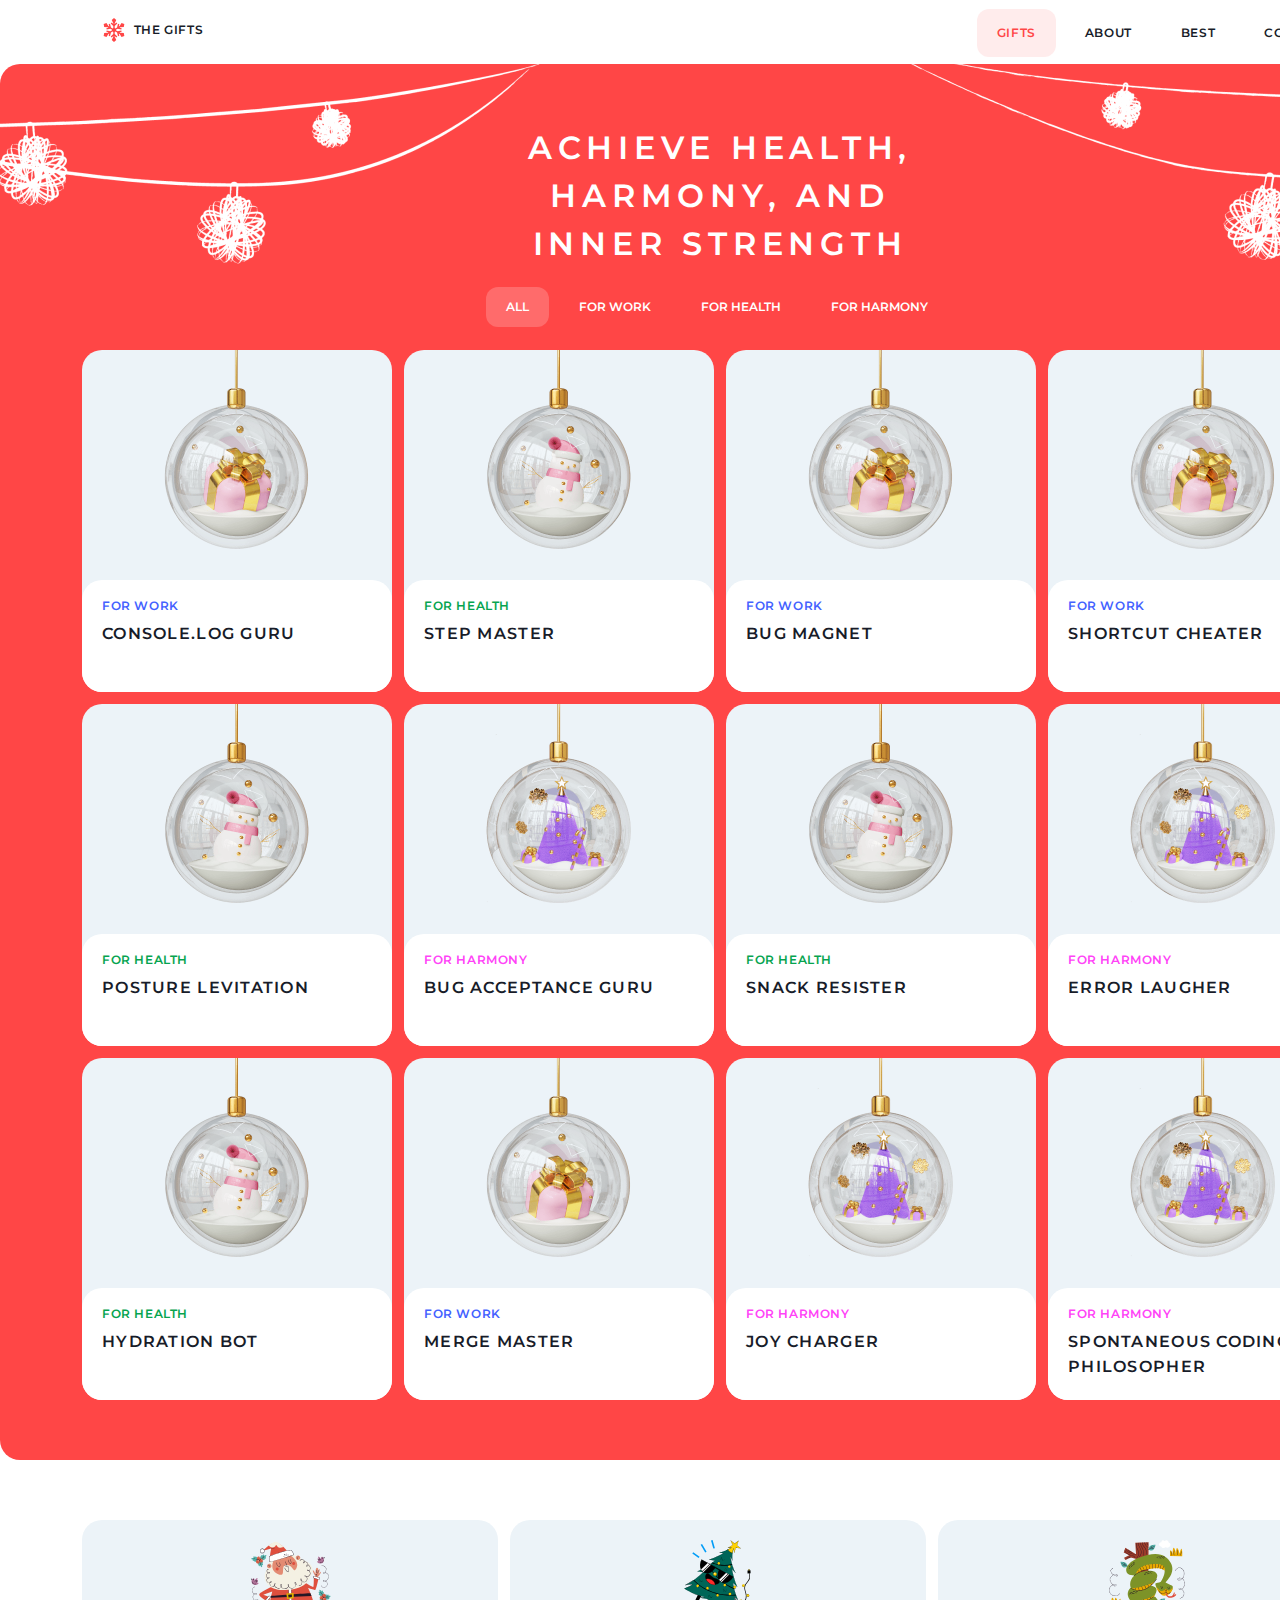
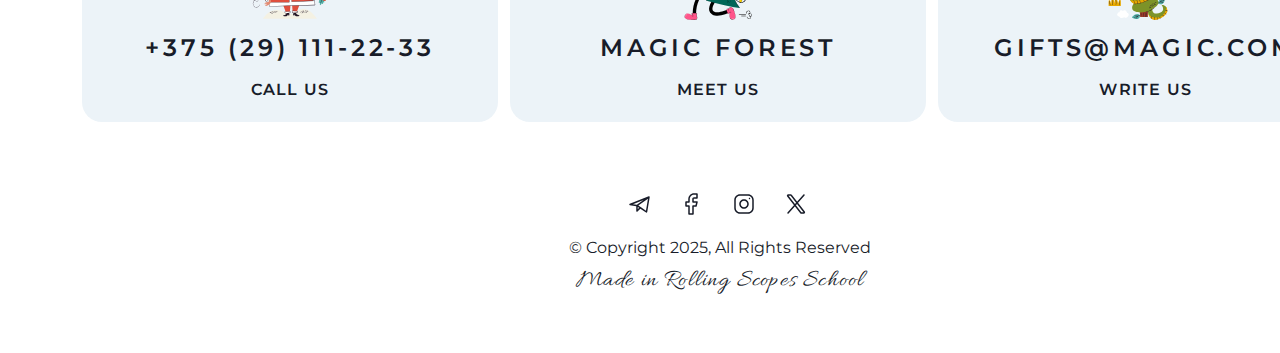
==== commit 8f34c92b: "fix: social links" ====
--- a/gifts.html
+++ b/gifts.html
@@ -209,11 +209,38 @@
               <!-- end footer contacts -->
 
               <div class="social">
-                  <div><a href="#"><img src="assets/icon-footer-telegram.svg" alt="telegram"></a></div>
-                  <div><a href="#"><img src="assets/icon-footer-facebook.svg" alt="facebook"></a></div>
-                  <div><a href="#"><img src="assets/icon-footer-instagram.svg" alt="instagram"></a></div>
-                  <div><a href="#"><img src="assets/icon-footer-x.svg" alt="x"></a></div>
-              </div>
+                <div>
+                    <a href="#">
+                        <svg width="24" height="24" viewBox="0 0 24 24" fill="none" xmlns="http://www.w3.org/2000/svg">
+                              <path fill-rule="evenodd" clip-rule="evenodd" d="M21.4716 4.41683C21.6817 4.58678 21.7842 4.85669 21.7398 5.12331L19.2398 20.1233C19.1977 20.3759 19.0296 20.5896 18.794 20.69C18.5584 20.7904 18.2878 20.7636 18.0765 20.619L12.3413 16.6949L9.5326 19.528C9.31861 19.7439 8.99552 19.8092 8.71446 19.6935C8.43341 19.5778 8.24997 19.3039 8.24997 19V14.1505L1.89391 13.2425C1.55707 13.1944 1.29483 12.9255 1.2551 12.5876C1.21537 12.2497 1.40811 11.9273 1.7246 11.8024L20.7246 4.30239C20.976 4.20315 21.2614 4.24687 21.4716 4.41683ZM9.74997 14.9219L11.0827 15.8338L9.74997 17.1782V14.9219ZM12.6817 15.1103C12.675 15.1056 12.6683 15.101 12.6615 15.0965L10.3126 13.4893L19.9642 6.6528L17.9534 18.7173L12.6817 15.1103ZM15.498 7.97817L4.9091 12.158L8.81027 12.7153L15.498 7.97817Z" fill="currentcolor"/>
+                        </svg>
+                    </a>
+                </div>
+                <div>
+                    <a href="#">
+                        <svg width="24" height="24" viewBox="0 0 24 24" fill="none" xmlns="http://www.w3.org/2000/svg">
+                            <path d="M9.93414 2.93414C11.0125 1.8558 12.475 1.25 14 1.25H17C17.4142 1.25 17.75 1.58579 17.75 2V6C17.75 6.41421 17.4142 6.75 17 6.75H14C13.9337 6.75 13.8701 6.77634 13.8232 6.82322C13.7763 6.87011 13.75 6.9337 13.75 7V9.25H17C17.231 9.25 17.449 9.3564 17.5912 9.53844C17.7333 9.72048 17.7836 9.95785 17.7276 10.1819L16.7276 14.1819C16.6441 14.5158 16.3442 14.75 16 14.75H13.75V22C13.75 22.4142 13.4142 22.75 13 22.75H9C8.58579 22.75 8.25 22.4142 8.25 22V14.75H6C5.58579 14.75 5.25 14.4142 5.25 14V10C5.25 9.58579 5.58579 9.25 6 9.25H8.25V7C8.25 5.47501 8.8558 4.01247 9.93414 2.93414ZM14 2.75C12.8728 2.75 11.7918 3.19777 10.9948 3.9948C10.1978 4.79183 9.75 5.87283 9.75 7V10C9.75 10.4142 9.41421 10.75 9 10.75H6.75V13.25H9C9.41421 13.25 9.75 13.5858 9.75 14V21.25H12.25V14C12.25 13.5858 12.5858 13.25 13 13.25H15.4144L16.0394 10.75H13C12.5858 10.75 12.25 10.4142 12.25 10V7C12.25 6.53587 12.4344 6.09075 12.7626 5.76256C13.0908 5.43438 13.5359 5.25 14 5.25H16.25V2.75H14Z" fill="currentcolor"/>
+                        </svg>
+                    </a>
+                </div>
+                <div>
+                    <a href="#">
+                        <svg width="24" height="24" viewBox="0 0 24 24" fill="none" xmlns="http://www.w3.org/2000/svg">
+                            <path d="M12 8.75C10.2051 8.75 8.75 10.2051 8.75 12C8.75 13.7949 10.2051 15.25 12 15.25C13.7949 15.25 15.25 13.7949 15.25 12C15.25 10.2051 13.7949 8.75 12 8.75ZM7.25 12C7.25 9.37665 9.37665 7.25 12 7.25C14.6234 7.25 16.75 9.37665 16.75 12C16.75 14.6234 14.6234 16.75 12 16.75C9.37665 16.75 7.25 14.6234 7.25 12Z" fill="currentcolor"/>
+                            <path d="M8 3.75C5.65279 3.75 3.75 5.65279 3.75 8V16C3.75 18.3472 5.65279 20.25 8 20.25H16C18.3472 20.25 20.25 18.3472 20.25 16V8C20.25 5.65279 18.3472 3.75 16 3.75H8ZM2.25 8C2.25 4.82436 4.82436 2.25 8 2.25H16C19.1756 2.25 21.75 4.82436 21.75 8V16C21.75 19.1756 19.1756 21.75 16 21.75H8C4.82436 21.75 2.25 19.1756 2.25 16V8Z" fill="currentcolor"/>
+                            <path  d="M18.0117 5.94142C18.3196 6.21851 18.3446 6.69273 18.0675 7.00061L18.0575 7.01172C17.7804 7.31961 17.3062 7.34456 16.9983 7.06747C16.6904 6.79038 16.6654 6.31616 16.9425 6.00828L16.9525 5.99716C17.2296 5.68928 17.7038 5.66432 18.0117 5.94142Z" fill="currentcolor"/>
+                        </svg>
+                    </a>
+                </div>
+                <div>
+                    <a href="#">
+                        <svg width="24" height="24" viewBox="0 0 24 24" fill="none" xmlns="http://www.w3.org/2000/svg">
+                            <path d="M4.53346 3.75001L17.3667 20.25H19.4665L6.63317 3.75001H4.53346ZM3.16114 4.42882C2.47145 3.54207 3.10336 2.25001 4.22676 2.25001H6.70653C7.1231 2.25001 7.51638 2.44232 7.77216 2.77119C7.77216 2.7712 7.77215 2.77118 7.77216 2.77119L20.8388 19.5712C21.5286 20.458 20.8965 21.75 19.7732 21.75H17.2935C16.8769 21.75 16.4837 21.5577 16.2279 21.229L3.16114 4.42882C3.16114 4.42882 3.16114 4.42882 3.16114 4.42882Z" fill="currentcolor"/>
+                            <path d="M20.4983 2.43945C20.8078 2.71464 20.8357 3.18869 20.5605 3.49828L4.56054 21.4983C4.28535 21.8079 3.8113 21.8358 3.50171 21.5606C3.19212 21.2854 3.16424 20.8113 3.43943 20.5017L19.4394 2.50174C19.7146 2.19215 20.1887 2.16426 20.4983 2.43945Z" fill="currentcolor"/>
+                        </svg>
+                    </a>
+               </div>
+            </div>
 
               <div class="copyright">&copy; Copyright 2025, All Rights Reserved</div>
               <div class="caption"><a href="https://rs.school/" target="_blank">Made in Rolling Scopes School</a></div>
